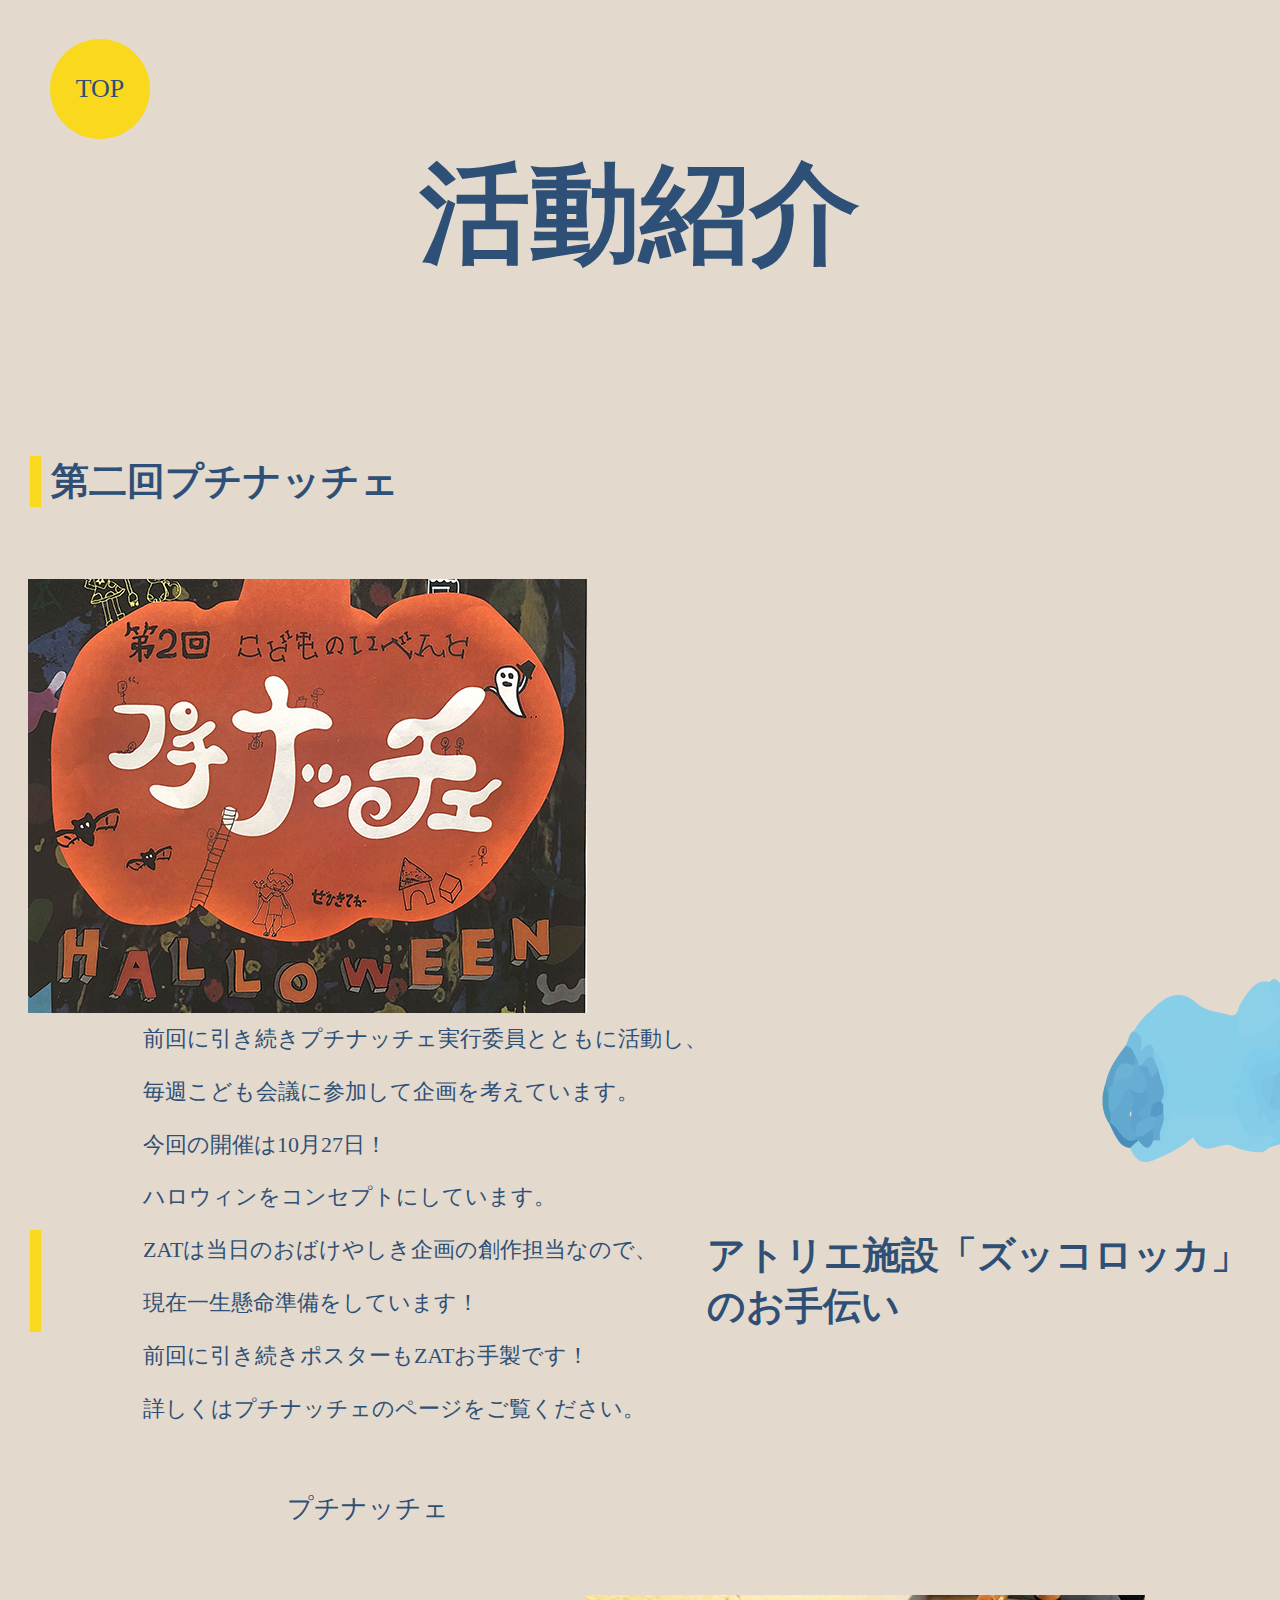
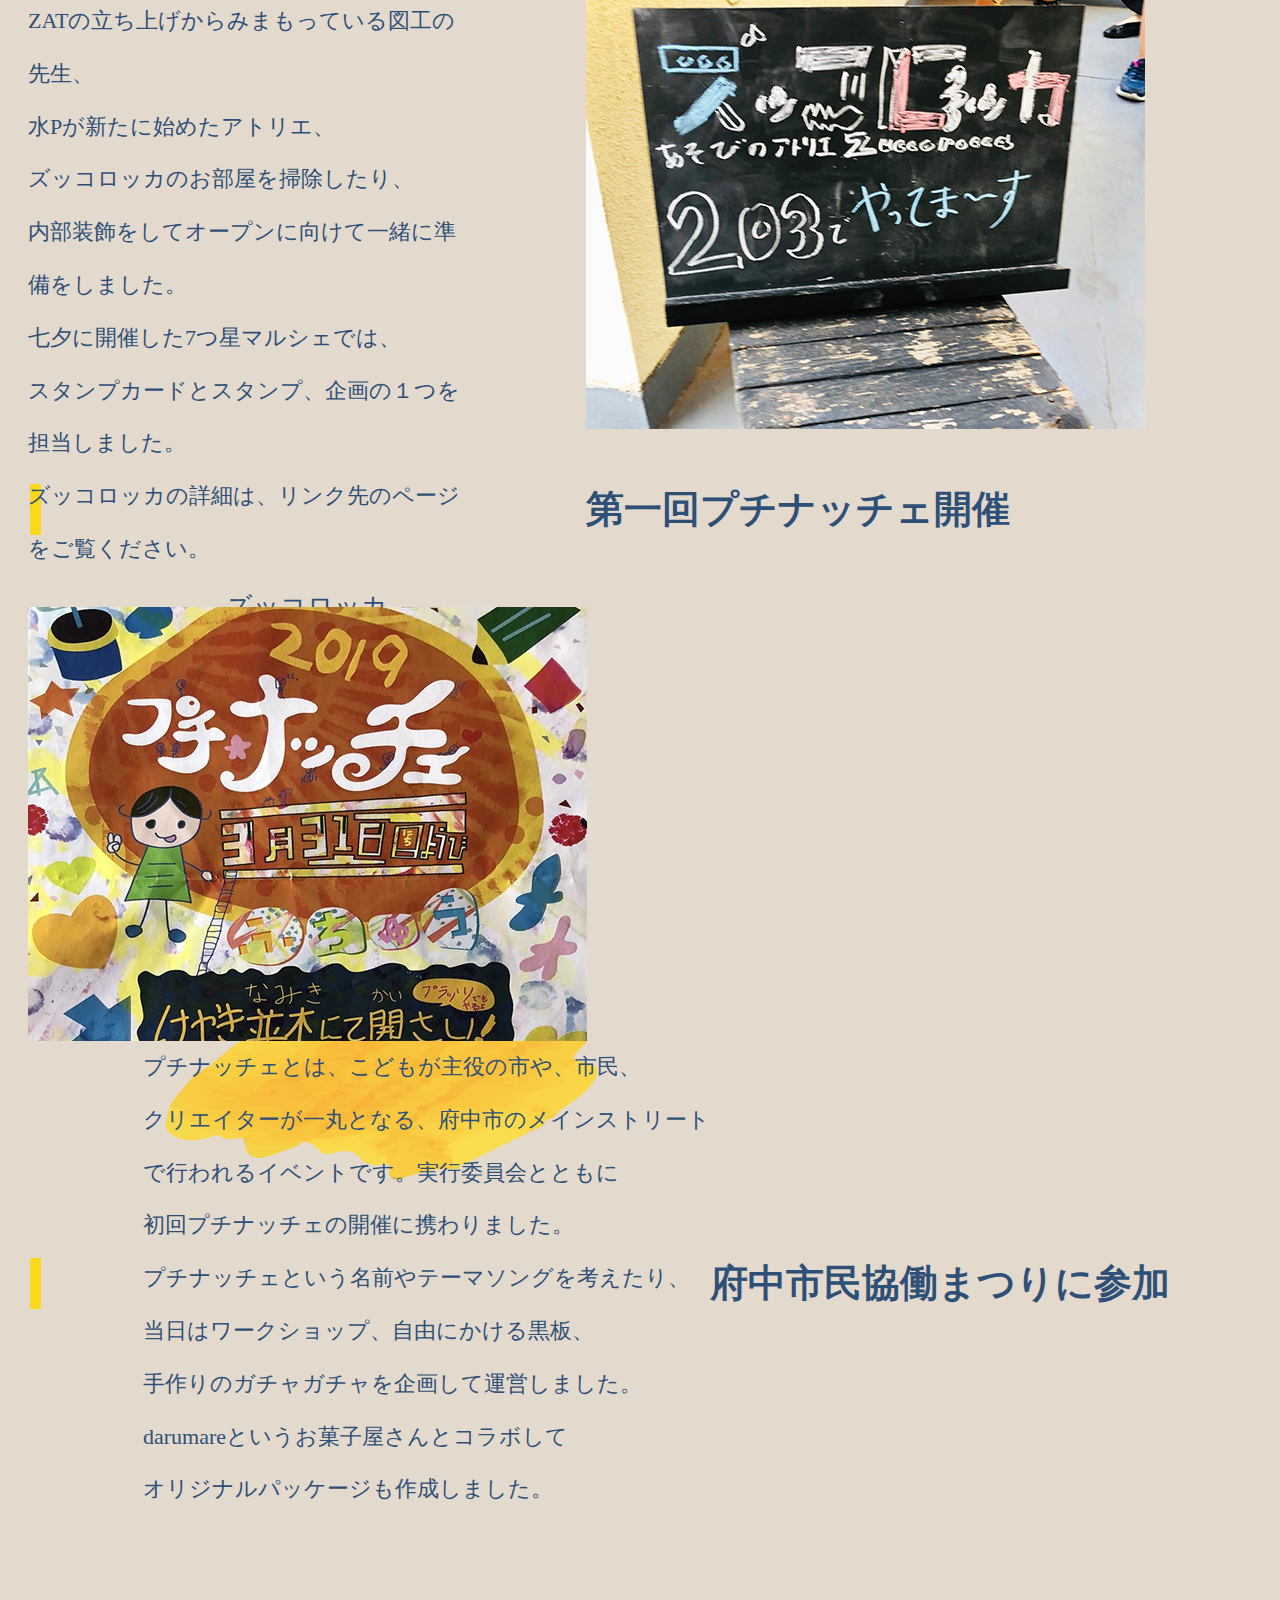
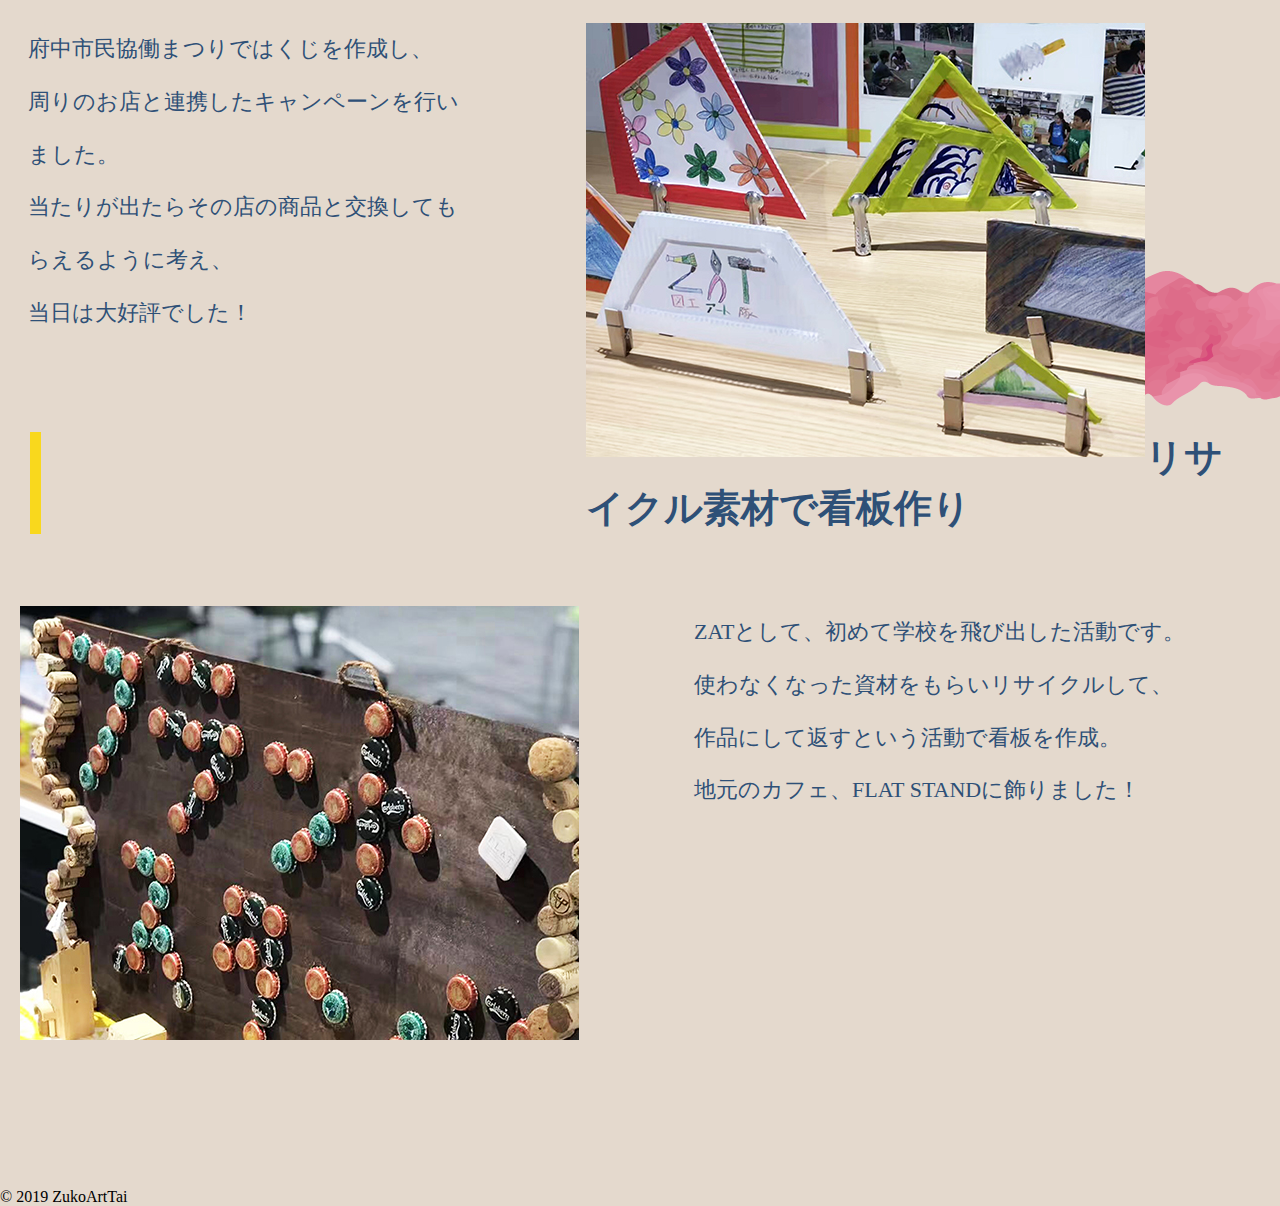
==== index2.html @ b0ce999c "detail page" ====
<!DOCTYPE html>
<html lang="ja">

<head>
    <meta charset="UTF-8">
    <link rel="stylesheet" href="style2.css">


    <title>ZAT|活動紹介</title>
</head>

<body>
    <div class="head">
       <a class="topbutton" href="index.html">TOP</a>
        <h1> 活動紹介</h1>
        
    </div>
    <div class="main">
        <div class="section" id="section1">
            <h1 class="top-title">第二回プチナッチェ</h1>

            <div class="detail" id="detail1">
            <img class="left-content" src="petit2.jpg" alt="" width="559">
                <div class="right-box">
                    <h2>前回に引き続きプチナッチェ実行委員とともに活動し、<br>
                        毎週こども会議に参加して企画を考えています。<br>
                        今回の開催は10月27日！ <br>
                        ハロウィンをコンセプトにしています。<br>
                        ZATは当日のおばけやしき企画の創作担当なので、<br>
                        現在一生懸命準備をしています！<br>
                        前回に引き続きポスターもZATお手製です！<br>
                        詳しくはプチナッチェのページをご覧ください。</h2>
                    <a class="link" href="#">プチナッチェ</a>
                </div>
            </div>
        </div>
        <div class="section" id="section2">
            <h1 class="top-title">アトリエ施設「ズッコロッカ」のお手伝い</h1>

            <div class="detail" id="detail2">

                <div class="left-box">
                    <h2>ZATの立ち上げからみまもっている図工の先生、<br>
                        水Pが新たに始めたアトリエ、<br>
                        ズッコロッカのお部屋を掃除したり、<br>
                        内部装飾をしてオープンに向けて一緒に準備をしました。<br>
                        七夕に開催した7つ星マルシェでは、<br>
                        スタンプカードとスタンプ、企画の１つを担当しました。<br>
                        ズッコロッカの詳細は、リンク先のページをご覧ください。</h2>

                    <a class="link" href="#">ズッコロッカ</a>
                </div>
                <img class="right-content" src="zukkorokka.JPG" alt="" width="559">
            </div>
        </div>
        <div class="section" id="section1">
            <h1 class="top-title">第一回プチナッチェ開催</h1>

            <div class="detail" id="detail1">
                <img class="left-content" src="petit1.jpg" alt="" width="559">
                <div class="right-box">
                    <h2>プチナッチェとは、こどもが主役の市や、市民、<br>
                        クリエイターが一丸となる、府中市のメインストリート<br>
                        で行われるイベントです。実行委員会とともに<br>
                        初回プチナッチェの開催に携わりました。<br>
                        プチナッチェという名前やテーマソングを考えたり、<br>
                        当日はワークショップ、自由にかける黒板、<br>
                        手作りのガチャガチャを企画して運営しました。<br>
                        darumareというお菓子屋さんとコラボして<br>
                        オリジナルパッケージも作成しました。</h2>


                </div>
            </div>
        </div>
        <div class="section" id="section1">
            <h1 class="top-title">府中市民協働まつりに参加</h1>

            <div class="detail" id="detail3">

                <div class="left-box">
                    <h2>府中市民協働まつりではくじを作成し、<br>
                        周りのお店と連携したキャンペーンを行いました。<br>
                        当たりが出たらその店の商品と交換してもらえるように考え、<br>
                        当日は大好評でした！</h2>


                </div>
                <img class="right-content" src="kyoudou.JPG" alt="" width="559">
            </div>
        </div>
        <div class="section" id="section4">
            <h1 class="top-title">リサイクル素材で看板作り</h1>

            <div class="detail" id="detail4"></div>
                <img class="left-content" src="flatstand.JPG" alt="" width="559">
                <div class="right-box">
                    <h2>ZATとして、初めて学校を飛び出した活動です。<br>
                        使わなくなった資材をもらいリサイクルして、<br>
                        作品にして返すという活動で看板を作成。<br>
                        地元のカフェ、FLAT STANDに飾りました！</h2>


                
            </div>
        </div>

    </div>


    <footer> &copy; 2019 ZukoArtTai</footer>
</body></html>
---- style2.css ----
* {
    margin: 0;
    padding: 0;

}

@font-face{
    font-family: 'yasasisa';
    
    src:local('yasasisa.ttf');
}

@font-face{
    font-family: 'nishiki';
   
    src: local('nishiki-teki.ttf');
}

body {
    width: 100%;
    background-image: url("bgimgkatsudo.png");
}

.topbutton{
    text-decoration: none;
    color: #2e5077ff;
    font-size: 26px;
    width: 100px;
    height: 100px;
    background-color: #f9d81dff;
    border-radius: 50%;
    text-align: center;
    line-height: 100px;
    position: absolute;
    top: 39px;
    left: 50px;
    transition:0.5s;
}

.topbutton:hover{
    width: 150px;
    height: 150px;
    font-size: 30px;
    background-color: #f9d81dff;
    border-radius: 50%;
    text-align: center;
    line-height: 150px;
}

.head h1 {
    font-family: "nishiki";
    font-size: 110px;
    color: #2e5077ff;
    position:absolute;
    top:140px;
    
}

.main {
    width: 1240px;
    margin:0 auto;
    overflow:hidden;
    
}

.top-title{
    font-family: 'yasasisa';
    color: #2e5077ff;
    font-size: 38px;
    border-left: 11px solid #f9d81dff;
    margin-left: 10px;
    margin-right: 0;
    padding-left: 10px;
}

.right-box h2{
    font-family:;
    font-weight: 100;
    color: #2e5077ff;
    font-size: 22px;
    padding-left: 115px;
    margin-bottom: 43px;
    text-align: left;
}

.left-box h2{
    font-family:;
    font-weight: 100;
    color: #2e5077ff;
    font-size: 22px;
    text-align: left;
    padding-right: 115px;
    
}




.main img{
    float: left;
    position: relative;
}

.right-box{
    float: left;
    height: 582px;
    text-align: center;
    line-height:2.4;
    
}

.left-box{
    float: left;
    width: 558px;
    height: 582px;
    line-height: 2.4;
    text-align: center;
    
}

.head{
    height: 384px;
    display:flex;
    justify-content: center;
    align-content: center;
}

.section{
    
    height: 702px;
    
    margin-top: 72px;
}

#section2{
    padding-bottom: 80px;
    
    
}

#detail1{
    margin-top: 72px;
    height: 507px;
    padding: 0 8px;
    
}

#detail2{
    height: 670px;
    margin-top: 72px;
    padding: 0 8px;
}

#detail3{
    height: 507px;
    margin-top: 72px;
    padding: 0 8px;
}

#section4{
    
    height: 559px;
    margin-top:72px;
   
    
    
}

#detail4{
    margin-top: 72px;
    display:flex;
    justify-content: space-between;
    align-content:center;
}

.link{
    color: #2e5077ff;
    font-size: 26px;
    text-decoration: none;
    transition:0.5s;
    
    
    
}

.link:hover{
    color: #fff;
    border: 1px solid #2e5077ff;
    border-radius:5px;
    background: #2e5077ff;
    text-decoration: none;
    padding: 10px 44.5px;
    
}
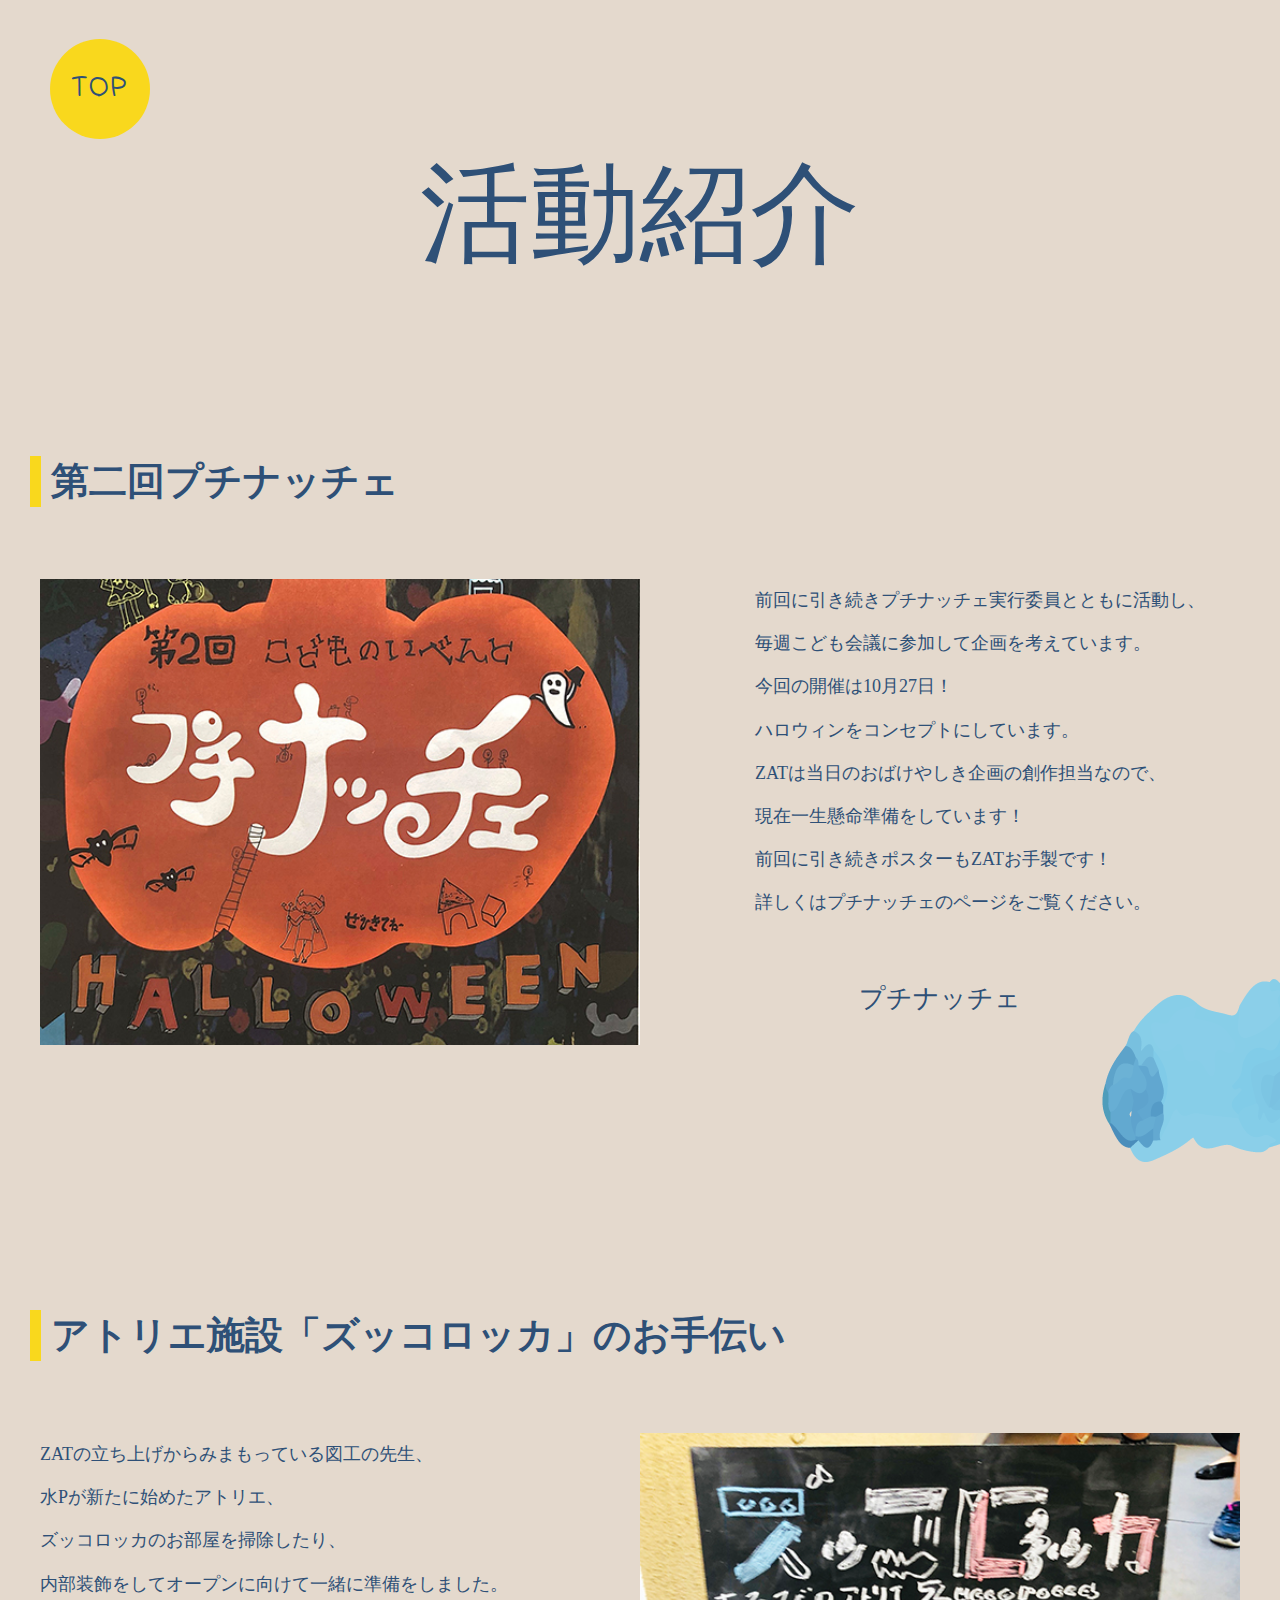
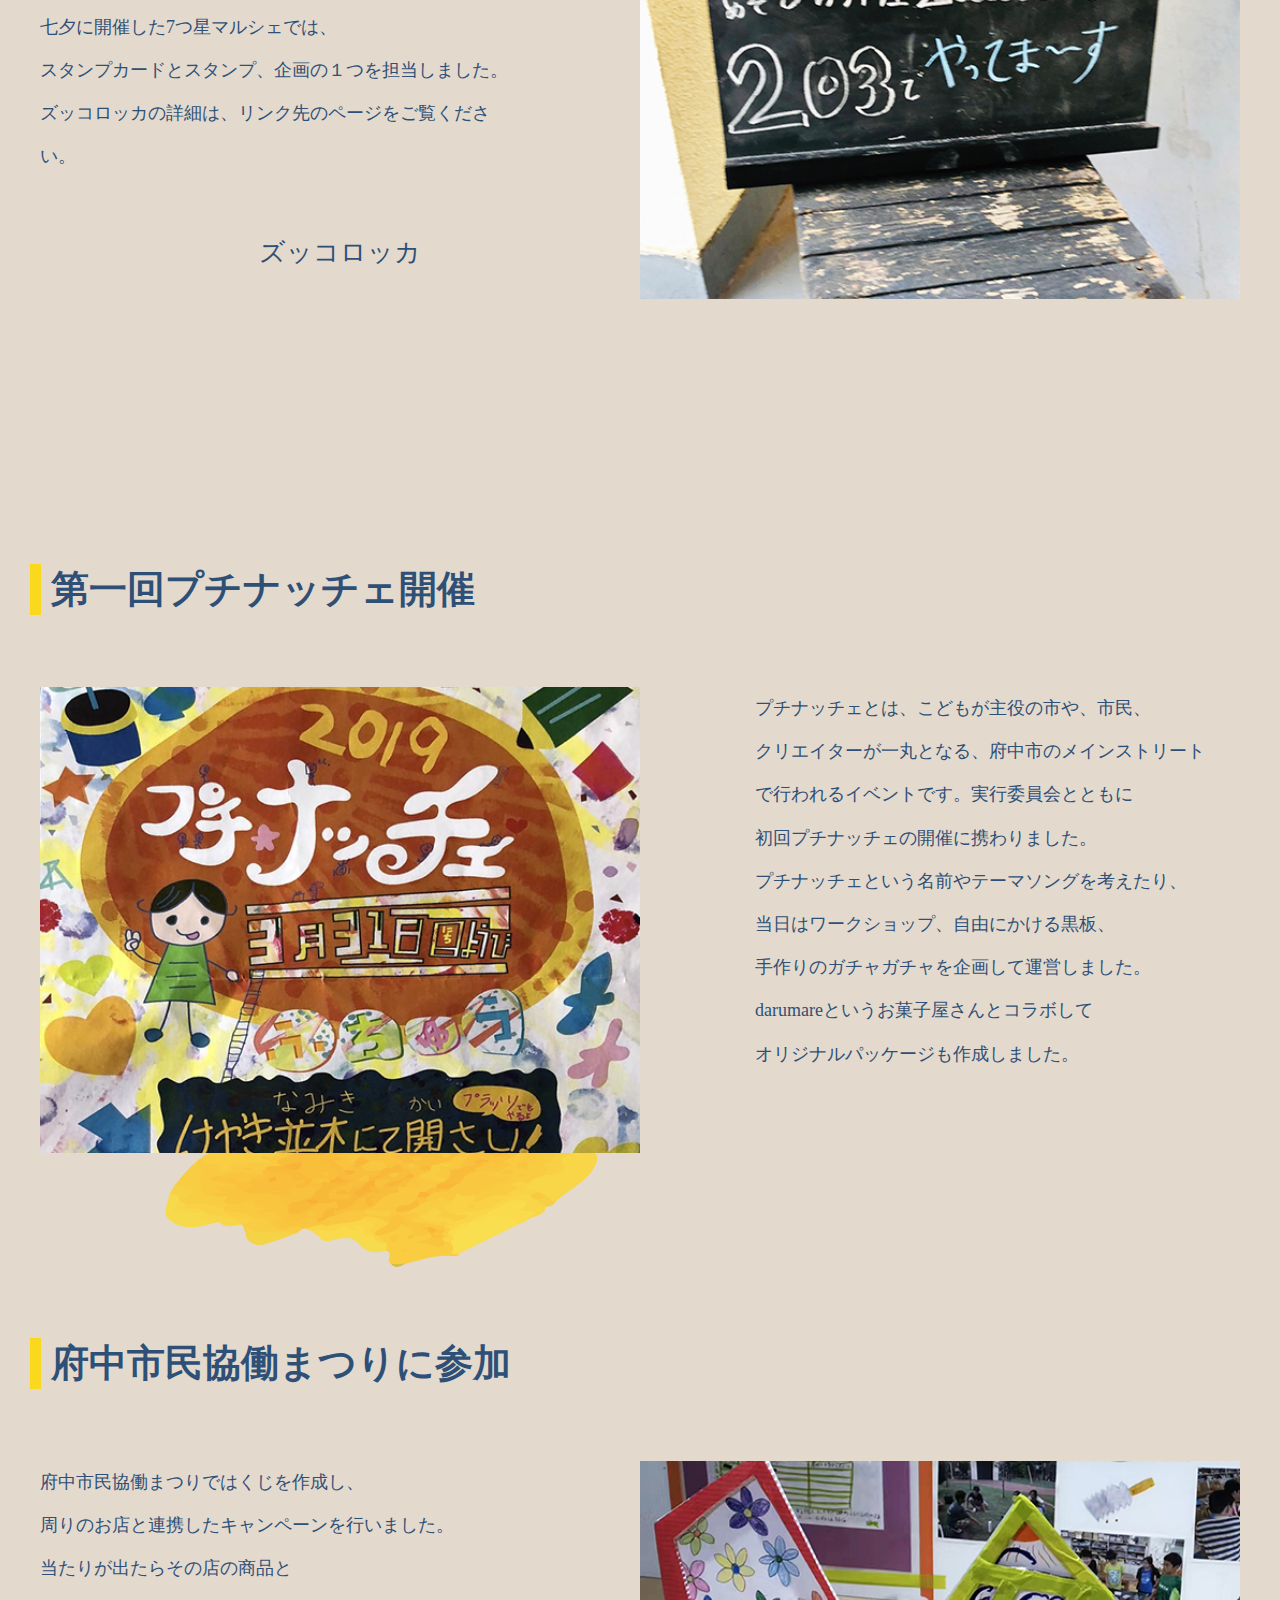
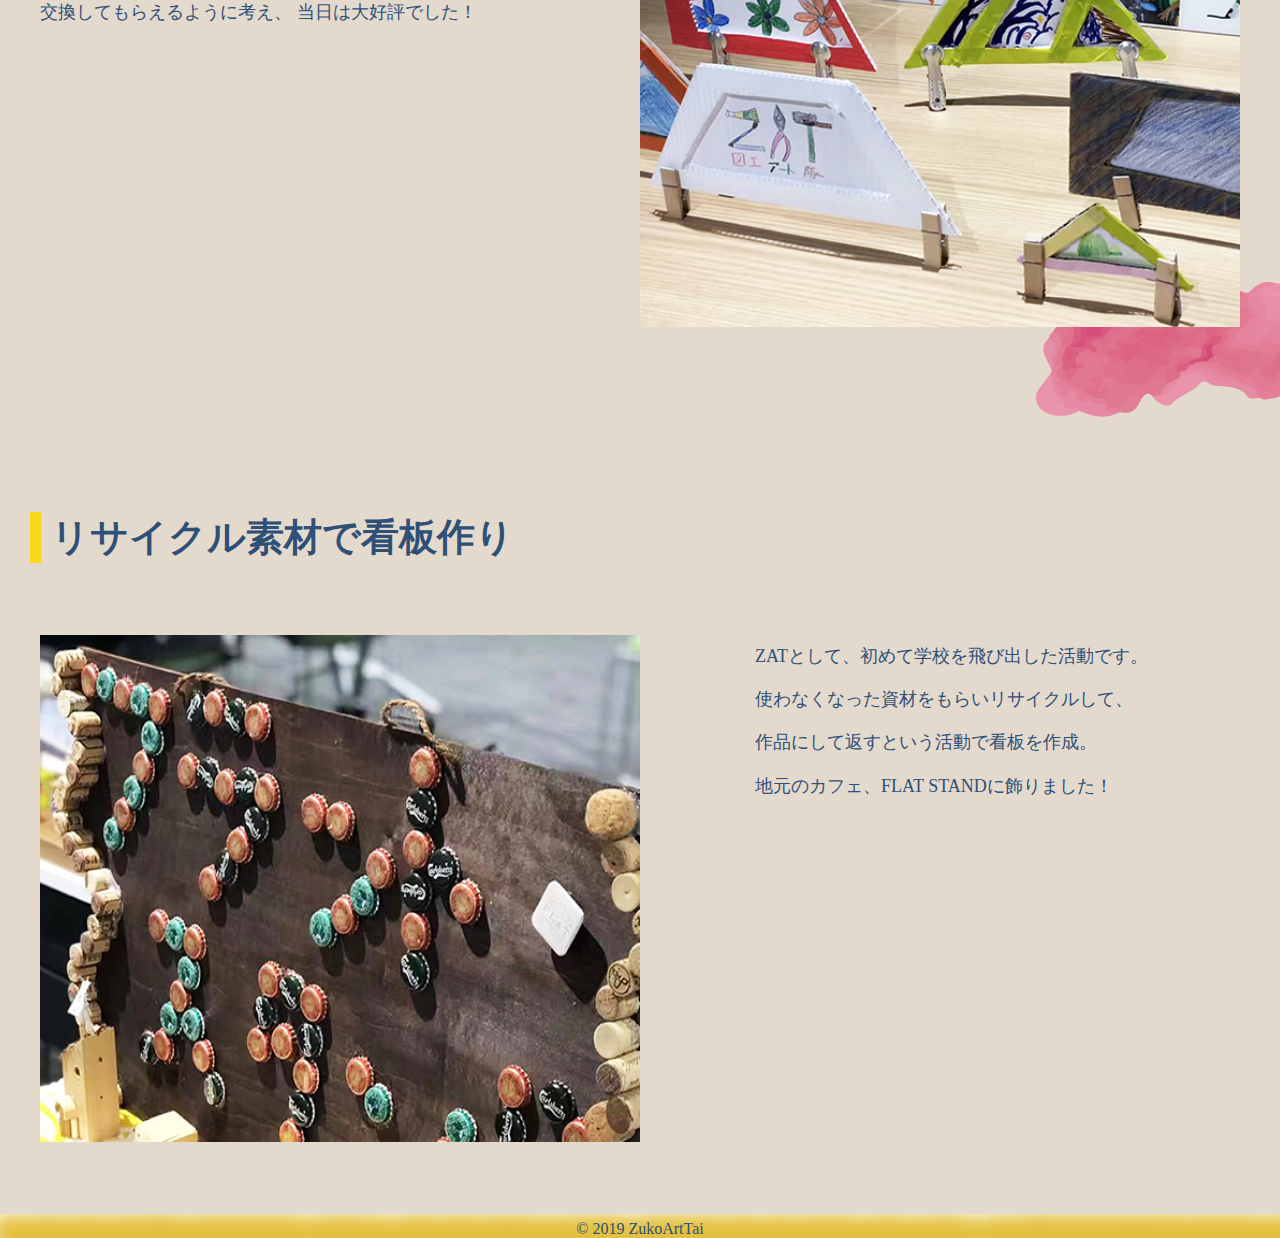
==== commit cd98ff3b: "Activities centered" ====
--- a/index2.html
+++ b/index2.html
@@ -53,7 +53,7 @@
                 <img class="right-content" src="zukkorokka.JPG" alt="" width="559">
             </div>
         </div>
-        <div class="section" id="section1">
+        <div class="section" id="section3">
             <h1 class="top-title">第一回プチナッチェ開催</h1>
 
             <div class="detail" id="detail1">
@@ -73,7 +73,7 @@
                 </div>
             </div>
         </div>
-        <div class="section" id="section1">
+        <div class="section" id="section4">
             <h1 class="top-title">府中市民協働まつりに参加</h1>
 
             <div class="detail" id="detail3">
@@ -81,7 +81,7 @@
                 <div class="left-box">
                     <h2>府中市民協働まつりではくじを作成し、<br>
                         周りのお店と連携したキャンペーンを行いました。<br>
-                        当たりが出たらその店の商品と交換してもらえるように考え、<br>
+                        当たりが出たらその店の商品と<br>交換してもらえるように考え、
                         当日は大好評でした！</h2>
 
 
@@ -89,17 +89,17 @@
                 <img class="right-content" src="kyoudou.JPG" alt="" width="559">
             </div>
         </div>
-        <div class="section" id="section4">
+        <div class="section" id="section5">
             <h1 class="top-title">リサイクル素材で看板作り</h1>
 
-            <div class="detail" id="detail4"></div>
+            <div class="detail" id="detail4">
                 <img class="left-content" src="flatstand.JPG" alt="" width="559">
                 <div class="right-box">
                     <h2>ZATとして、初めて学校を飛び出した活動です。<br>
                         使わなくなった資材をもらいリサイクルして、<br>
                         作品にして返すという活動で看板を作成。<br>
                         地元のカフェ、FLAT STANDに飾りました！</h2>
-
+</div>
 
                 
             </div>
--- a/style2.css
+++ b/style2.css
@@ -7,24 +7,31 @@
 @font-face{
     font-family: 'yasasisa';
     
-    src:local('yasasisa.ttf');
+    src:url('yasasisa.ttf') format('truetype');
 }
 
 @font-face{
     font-family: 'nishiki';
    
-    src: local('nishiki-teki.ttf');
+    src: url('nishiki-teki.ttf') format('truetype');
+    
+}
+
+@font-face{
+    font-family: 'guzuri';
+    src: url('guzuri_1nensei.ttf') format('truetype');
 }
 
 body {
     width: 100%;
-    background-image: url("bgimgkatsudo.png");
+    background-image: url("bgimgkatsudo2.png");
 }
 
 .topbutton{
     text-decoration: none;
     color: #2e5077ff;
-    font-size: 26px;
+    font-size: 27px;
+    font-family: 'guzuri';
     width: 100px;
     height: 100px;
     background-color: #f9d81dff;
@@ -38,17 +45,18 @@
 }
 
 .topbutton:hover{
-    width: 150px;
-    height: 150px;
+    width: 130px;
+    height: 130px;
     font-size: 30px;
     background-color: #f9d81dff;
     border-radius: 50%;
     text-align: center;
-    line-height: 150px;
+    line-height: 130px;
 }
 
 .head h1 {
     font-family: "nishiki";
+    font-weight: 50;
     font-size: 110px;
     color: #2e5077ff;
     position:absolute;
@@ -74,23 +82,23 @@
 }
 
 .right-box h2{
-    font-family:;
+    font-family:'yasasisa';
     font-weight: 100;
     color: #2e5077ff;
-    font-size: 22px;
+    font-size: 18px;
     padding-left: 115px;
     margin-bottom: 43px;
     text-align: left;
 }
 
 .left-box h2{
-    font-family:;
+    font-family:'yasasisa';
     font-weight: 100;
     color: #2e5077ff;
-    font-size: 22px;
+    font-size: 18px;
     text-align: left;
     padding-right: 115px;
-    
+    margin-bottom: 43px;
 }
 
 
@@ -99,23 +107,33 @@
 .main img{
     float: left;
     position: relative;
-}
+    
+}
+
+.right-content{
+    width:50%;
+}
+
+.left-content{
+    width: 50%;
+}
+
 
 .right-box{
     float: left;
     height: 582px;
     text-align: center;
     line-height:2.4;
-    
+    width: 50%;
 }
 
 .left-box{
     float: left;
-    width: 558px;
+    
     height: 582px;
     line-height: 2.4;
-    text-align: center;
-    
+    text-align:center;
+    width: 50%;
 }
 
 .head{
@@ -132,39 +150,45 @@
     margin-top: 72px;
 }
 
+#section1{
+    padding-bottom: 80px;
+}
+
 #section2{
     padding-bottom: 80px;
     
     
 }
 
+.detail{
+    padding:0 20px;
+}
+
 #detail1{
     margin-top: 72px;
     height: 507px;
-    padding: 0 8px;
+    
     
 }
 
 #detail2{
     height: 670px;
     margin-top: 72px;
-    padding: 0 8px;
+    
 }
 
 #detail3{
     height: 507px;
     margin-top: 72px;
-    padding: 0 8px;
-}
-
-#section4{
-    
-    height: 559px;
+    
+}
+
+#detail4{
+    height: 507px;
     margin-top:72px;
-   
-    
-    
-}
+}
+
+
 
 #detail4{
     margin-top: 72px;
@@ -194,3 +218,11 @@
 }
 
 
+footer{
+    text-align: center;
+    color: #2e5077ff;
+    font-family: ;
+    background-image: url(footer.png);
+    padding-top:6px;
+}
+
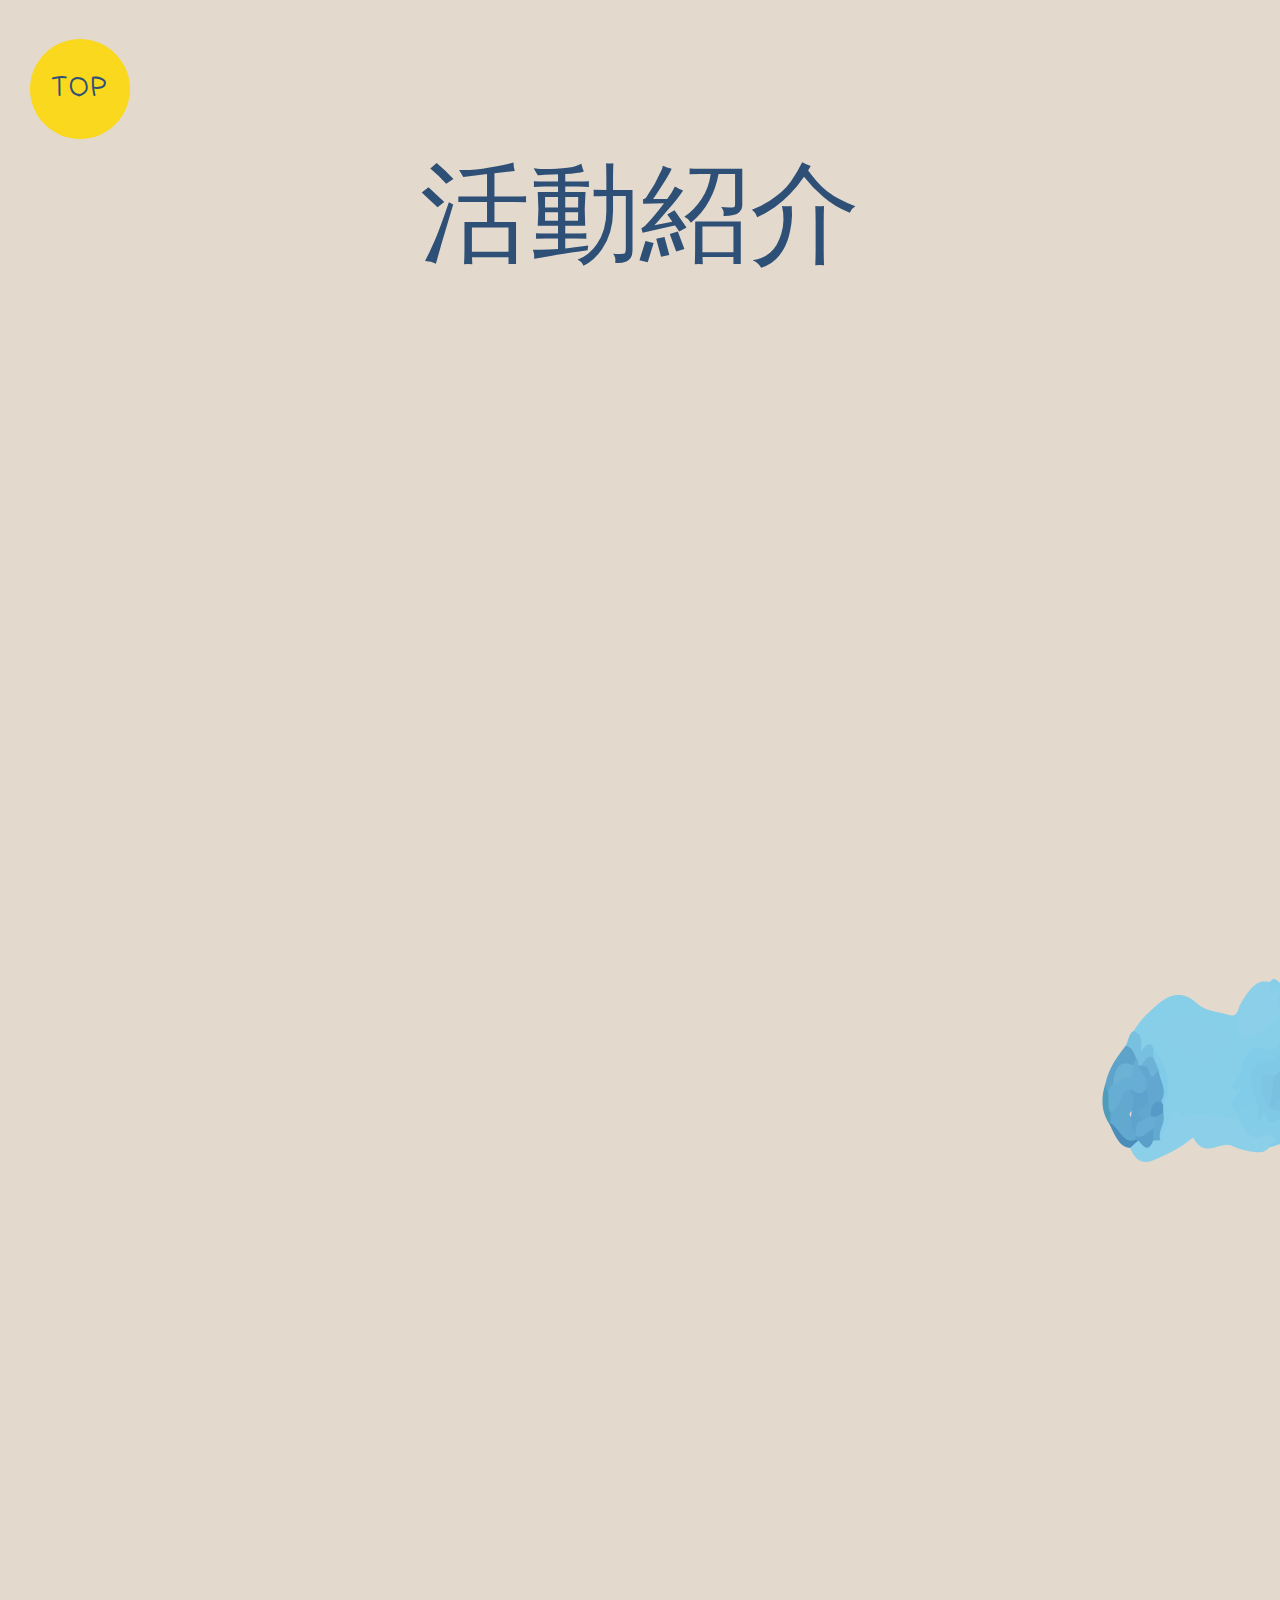
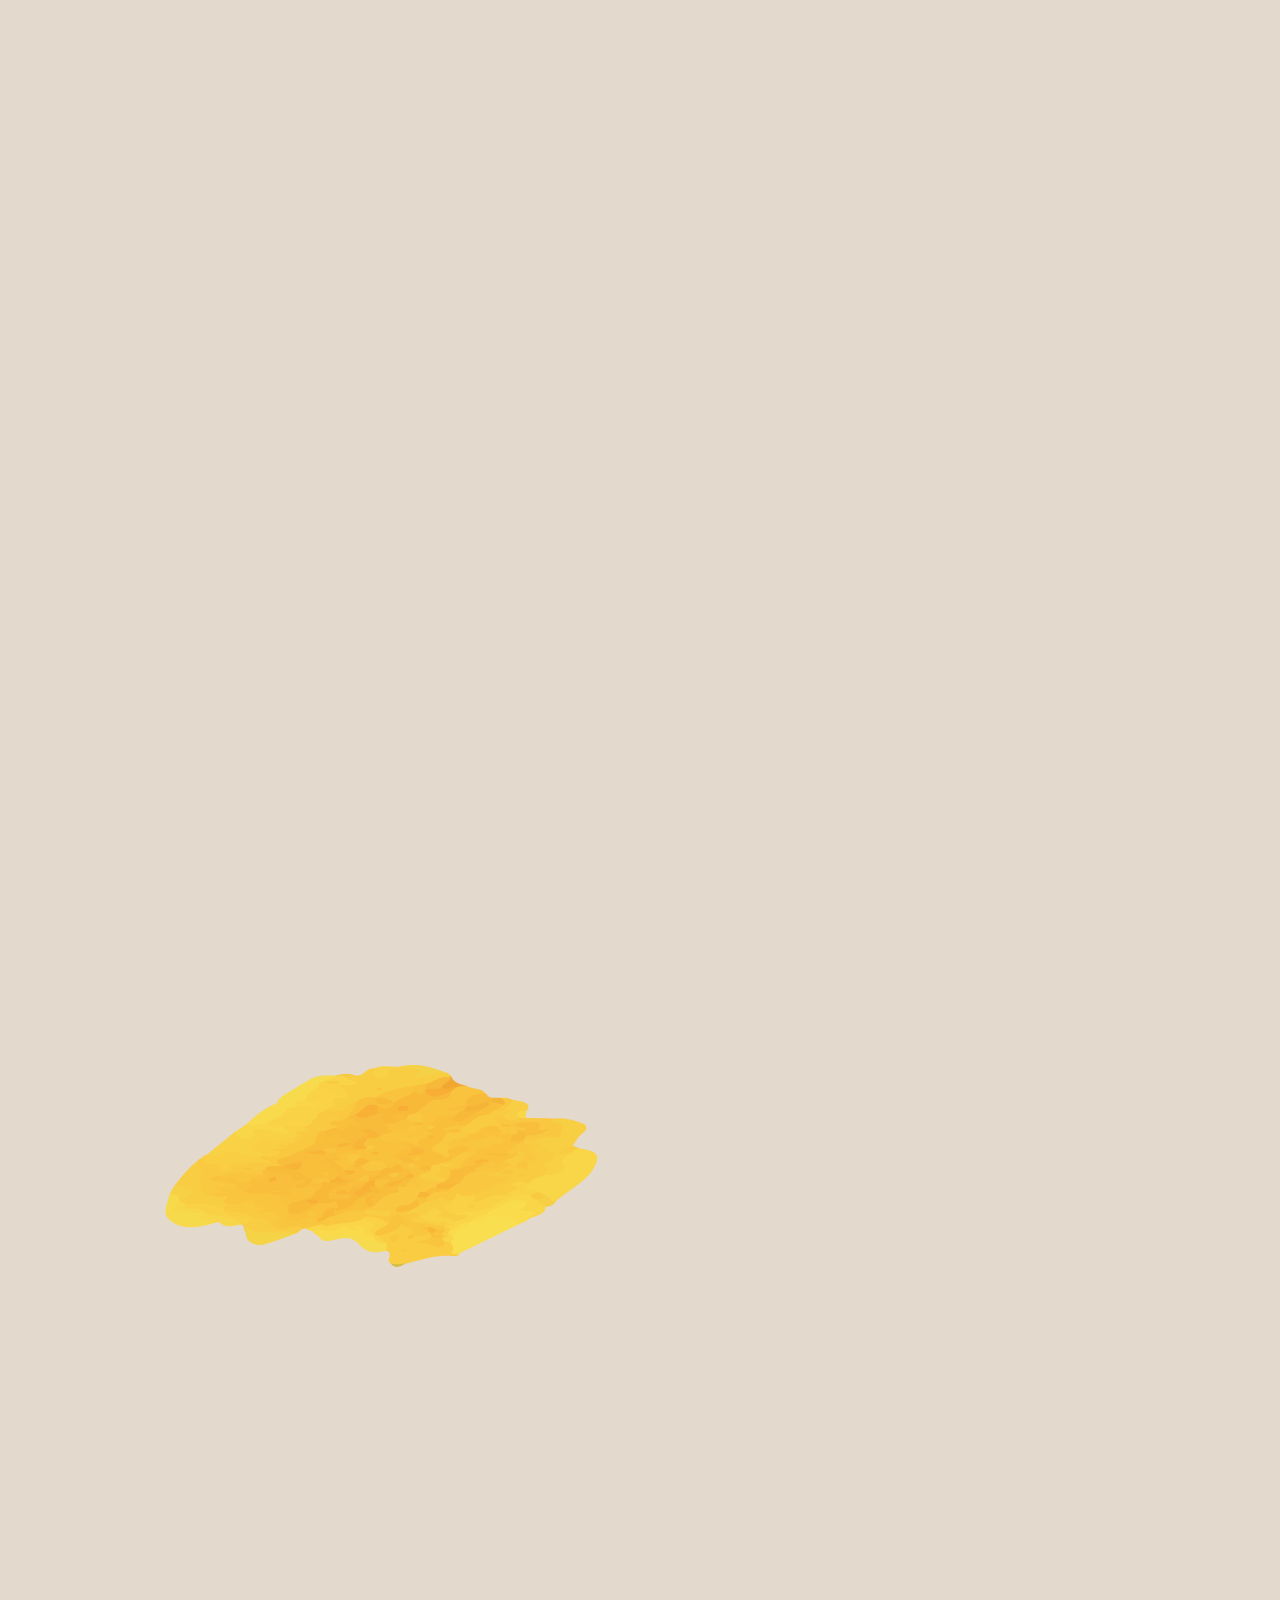
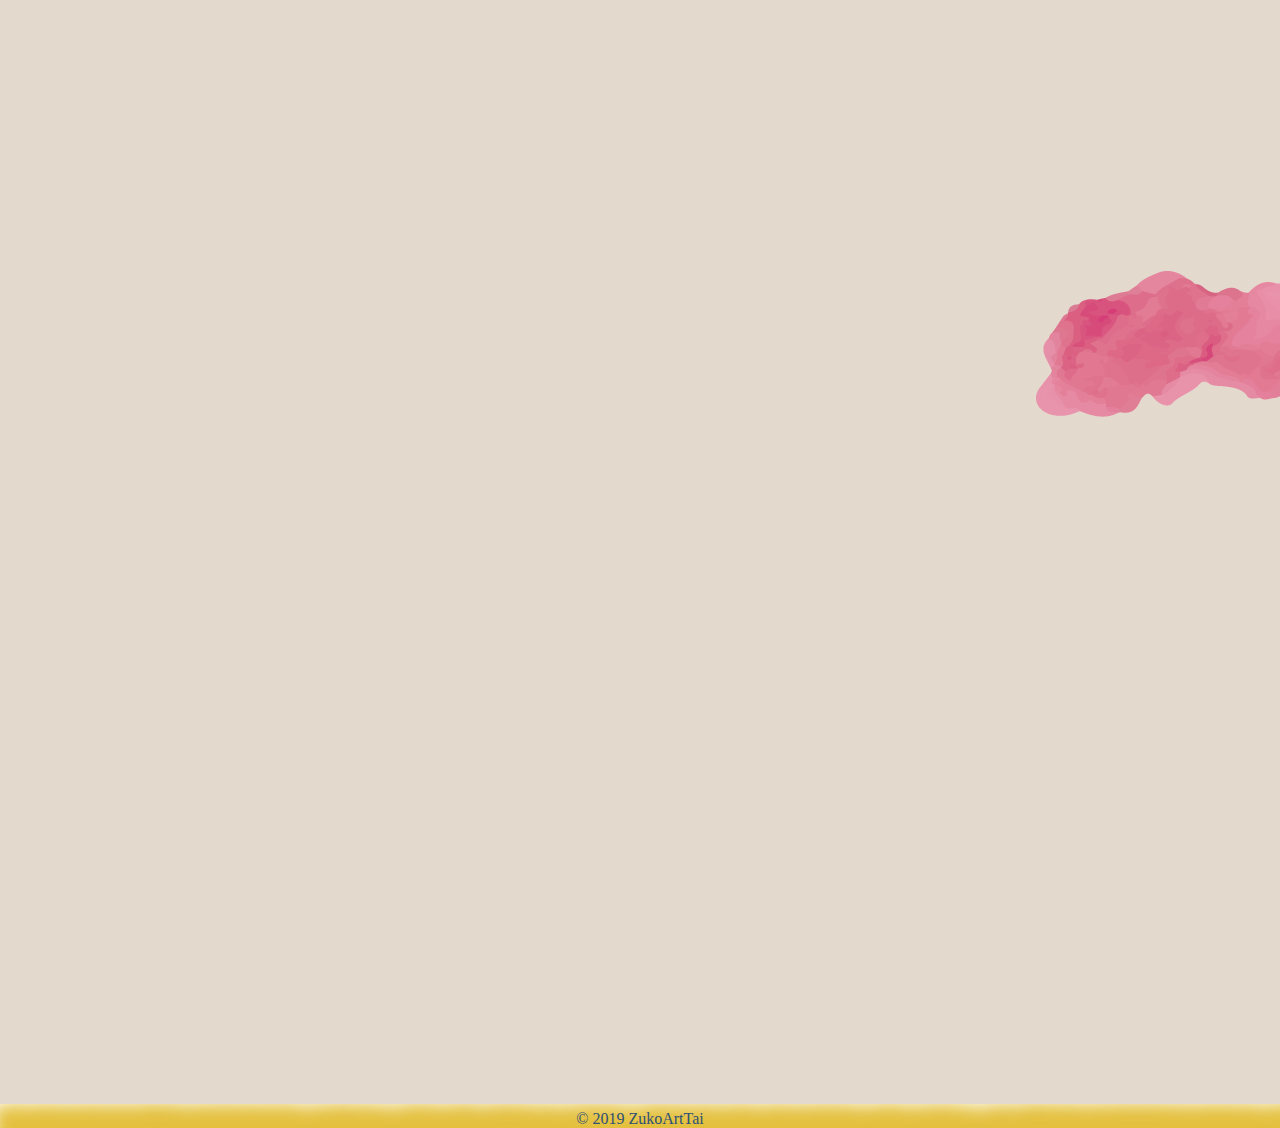
==== commit 94319820: "main nearly done" ====
--- a/index2.html
+++ b/index2.html
@@ -4,7 +4,8 @@
 <head>
     <meta charset="UTF-8">
     <link rel="stylesheet" href="style2.css">
-
+<script src="https://ajax.googleapis.com/ajax/libs/jquery/3.4.1/jquery.min.js">
+    </script>
 
     <title>ZAT|活動紹介</title>
 </head>
@@ -16,7 +17,7 @@
         
     </div>
     <div class="main">
-        <div class="section" id="section1">
+        <div class="fuwat" id="section1">
             <h1 class="top-title">第二回プチナッチェ</h1>
 
             <div class="detail" id="detail1">
@@ -30,11 +31,11 @@
                         現在一生懸命準備をしています！<br>
                         前回に引き続きポスターもZATお手製です！<br>
                         詳しくはプチナッチェのページをご覧ください。</h2>
-                    <a class="link" href="#">プチナッチェ</a>
+                    <a class="link" href="https://kodomomarchefuchu.wixsite.com/petitnatche" target="_blank">プチナッチェ</a>
                 </div>
             </div>
         </div>
-        <div class="section" id="section2">
+        <div class="fuwat" id="section2">
             <h1 class="top-title">アトリエ施設「ズッコロッカ」のお手伝い</h1>
 
             <div class="detail" id="detail2">
@@ -48,12 +49,12 @@
                         スタンプカードとスタンプ、企画の１つを担当しました。<br>
                         ズッコロッカの詳細は、リンク先のページをご覧ください。</h2>
 
-                    <a class="link" href="#">ズッコロッカ</a>
+                    <a class="link" href="http://zucco.mystrikingly.com/" target="_blank">ズッコロッカ</a>
                 </div>
                 <img class="right-content" src="zukkorokka.JPG" alt="" width="559">
             </div>
         </div>
-        <div class="section" id="section3">
+        <div class="fuwat" id="section3">
             <h1 class="top-title">第一回プチナッチェ開催</h1>
 
             <div class="detail" id="detail1">
@@ -73,7 +74,7 @@
                 </div>
             </div>
         </div>
-        <div class="section" id="section4">
+        <div class="fuwat" id="section4">
             <h1 class="top-title">府中市民協働まつりに参加</h1>
 
             <div class="detail" id="detail3">
@@ -89,7 +90,7 @@
                 <img class="right-content" src="kyoudou.JPG" alt="" width="559">
             </div>
         </div>
-        <div class="section" id="section5">
+        <div class="fuwat" id="section5">
             <h1 class="top-title">リサイクル素材で看板作り</h1>
 
             <div class="detail" id="detail4">
@@ -106,7 +107,21 @@
         </div>
 
     </div>
-
+<script type="text/javascript">
+        $(document).ready(function() {
+            $('.fuwat').css('visibility', 'hidden');
+            $(window).scroll(function() {
+                var windowHeight = $(window).height(),
+                    topWindow = $(window).scrollTop();
+                $('.fuwat').each(function() {
+                    var objectPosition = $(this).offset().top;
+                    if (topWindow > objectPosition - windowHeight + 200) {
+                        $(this).addClass("fuwatAnime");
+                    }
+                });
+            });
+        });
+    </script>
 
     <footer> &copy; 2019 ZukoArtTai</footer>
 </body></html>
--- a/style2.css
+++ b/style2.css
@@ -40,8 +40,9 @@
     line-height: 100px;
     position: absolute;
     top: 39px;
-    left: 50px;
+    left: 30px;
     transition:0.5s;
+    position: fixed;
 }
 
 .topbutton:hover{
@@ -143,11 +144,12 @@
     align-content: center;
 }
 
-.section{
+.fuwat{
     
     height: 702px;
     
-    margin-top: 72px;
+    margin-top: px;
+    padding-top: 50px;
 }
 
 #section1{
@@ -198,10 +200,15 @@
 }
 
 .link{
+    border: 1px solid #2e5077ff;
+    border-radius:5px;
+    padding: 10px 30px;
     color: #2e5077ff;
     font-size: 26px;
     text-decoration: none;
-    transition:0.5s;
+    transition: all .8s ease-out;
+  -webkit-transition: all .8s ease-out;
+  box-shadow: inset 0px 0px #2e5077ff, inset 0px 0px #2e5077ff;
     
     
     
@@ -213,8 +220,8 @@
     border-radius:5px;
     background: #2e5077ff;
     text-decoration: none;
-    padding: 10px 44.5px;
-    
+    padding: 10px 30px;
+    box-shadow: inset 150px 70px 0px 0px #2e5077ff, inset -150px -70px 0px 0px #2e5077ff;
 }
 
 
@@ -226,3 +233,43 @@
     padding-top:6px;
 }
 
+.fuwatAnime {
+    -webkit-animation-fill-mode: both;
+    -ms-animation-fill-mode: both;
+    animation-fill-mode: both;
+    -webkit-animation-duration: 1.5s;
+    -ms-animation-duration: 1.5s;
+    animation-duration: 1.5s;
+    -webkit-animation-name: fuwatAnime;
+    -ms-animation-name: fuwatAnime;
+    animation-name: fuwatAnime;
+    visibility: visible !important;
+}
+
+@-webkit-keyframes fuwatAnime {
+    0% {
+        opacity: 0;
+        -webkit-transform: translateY(-20px);
+    }
+
+    100% {
+        opacity: 1;
+        -webkit-transform: translateY(0);
+    }
+}
+
+@keyframes fuwatAnime {
+    0% {
+        opacity: 0;
+        -webkit-transform: translateY(-20px);
+        -ms-transform: translateY(-20px);
+        transform: translateY(-20px);
+    }
+
+    100% {
+        opacity: 1;
+        -webkit-transform: translateY(0);
+        -ms-transform: translateY(0);
+        transform: translateY(0);
+    }
+}
